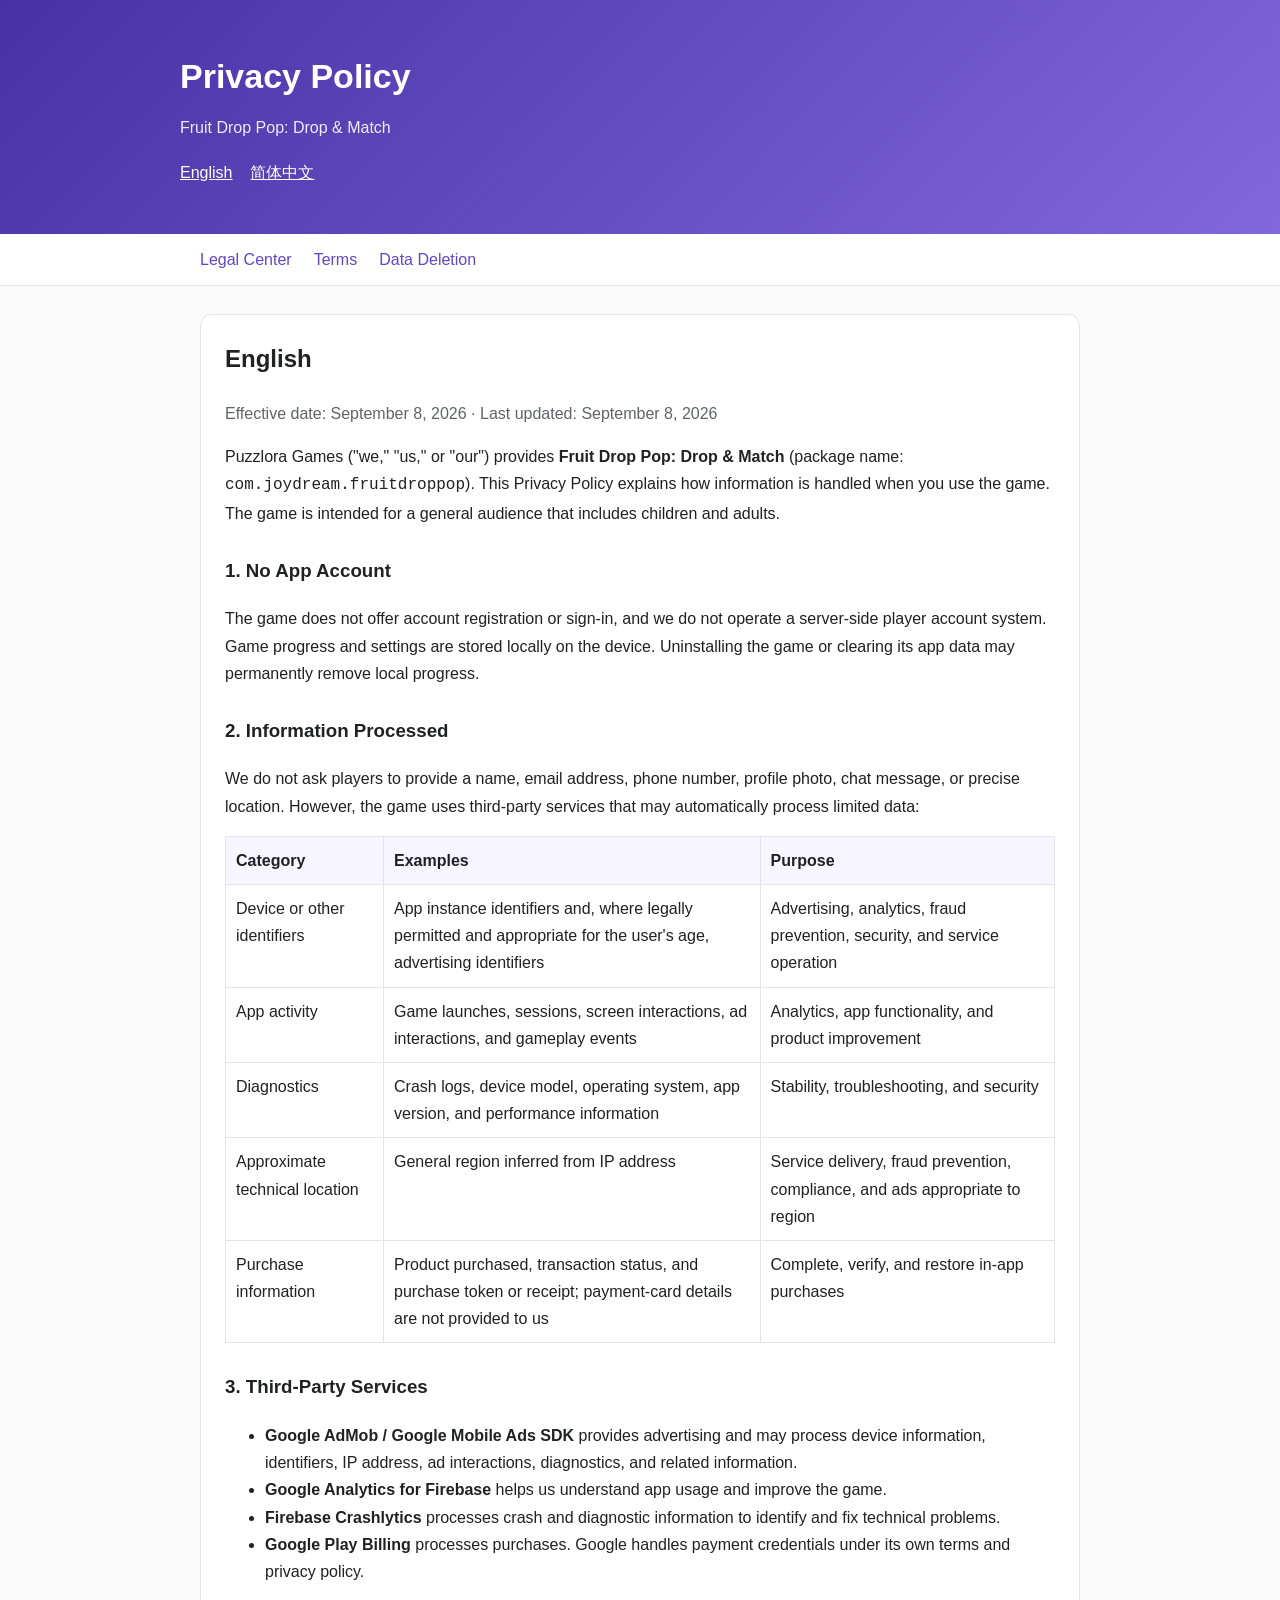
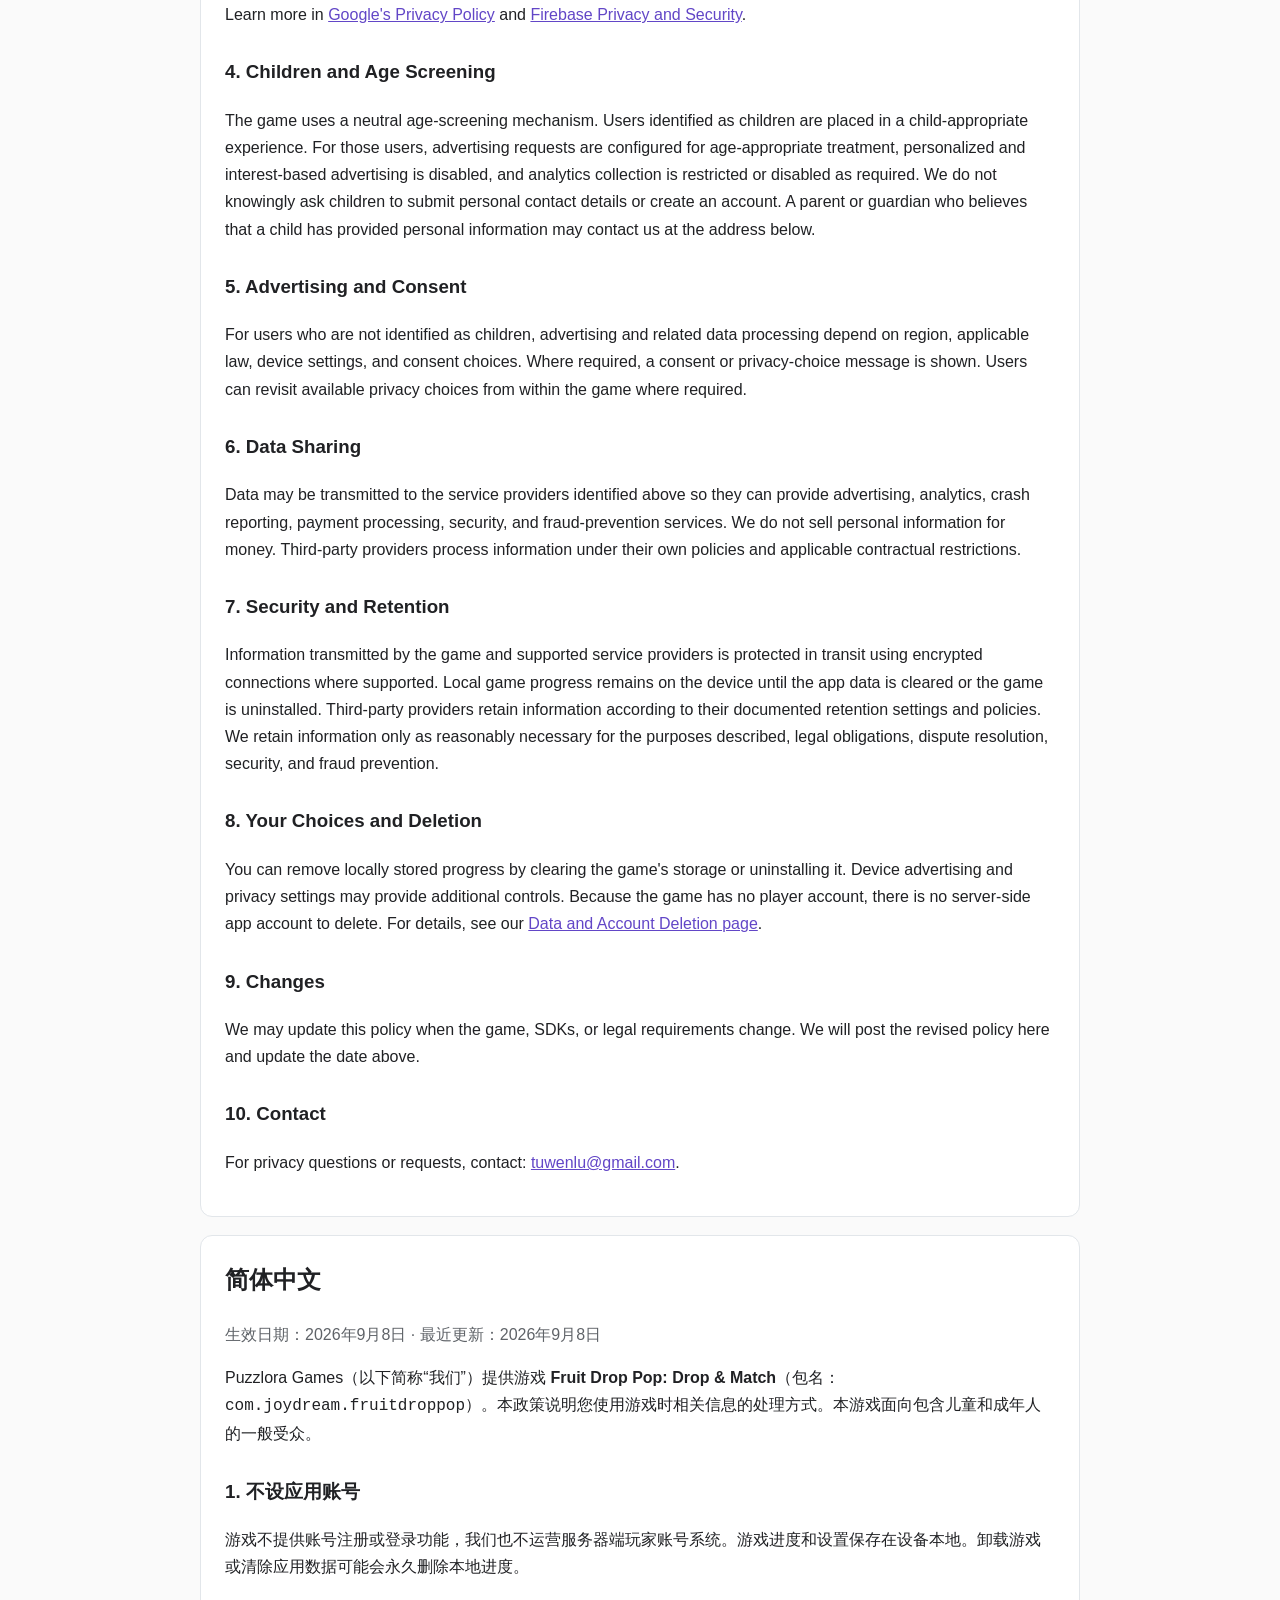
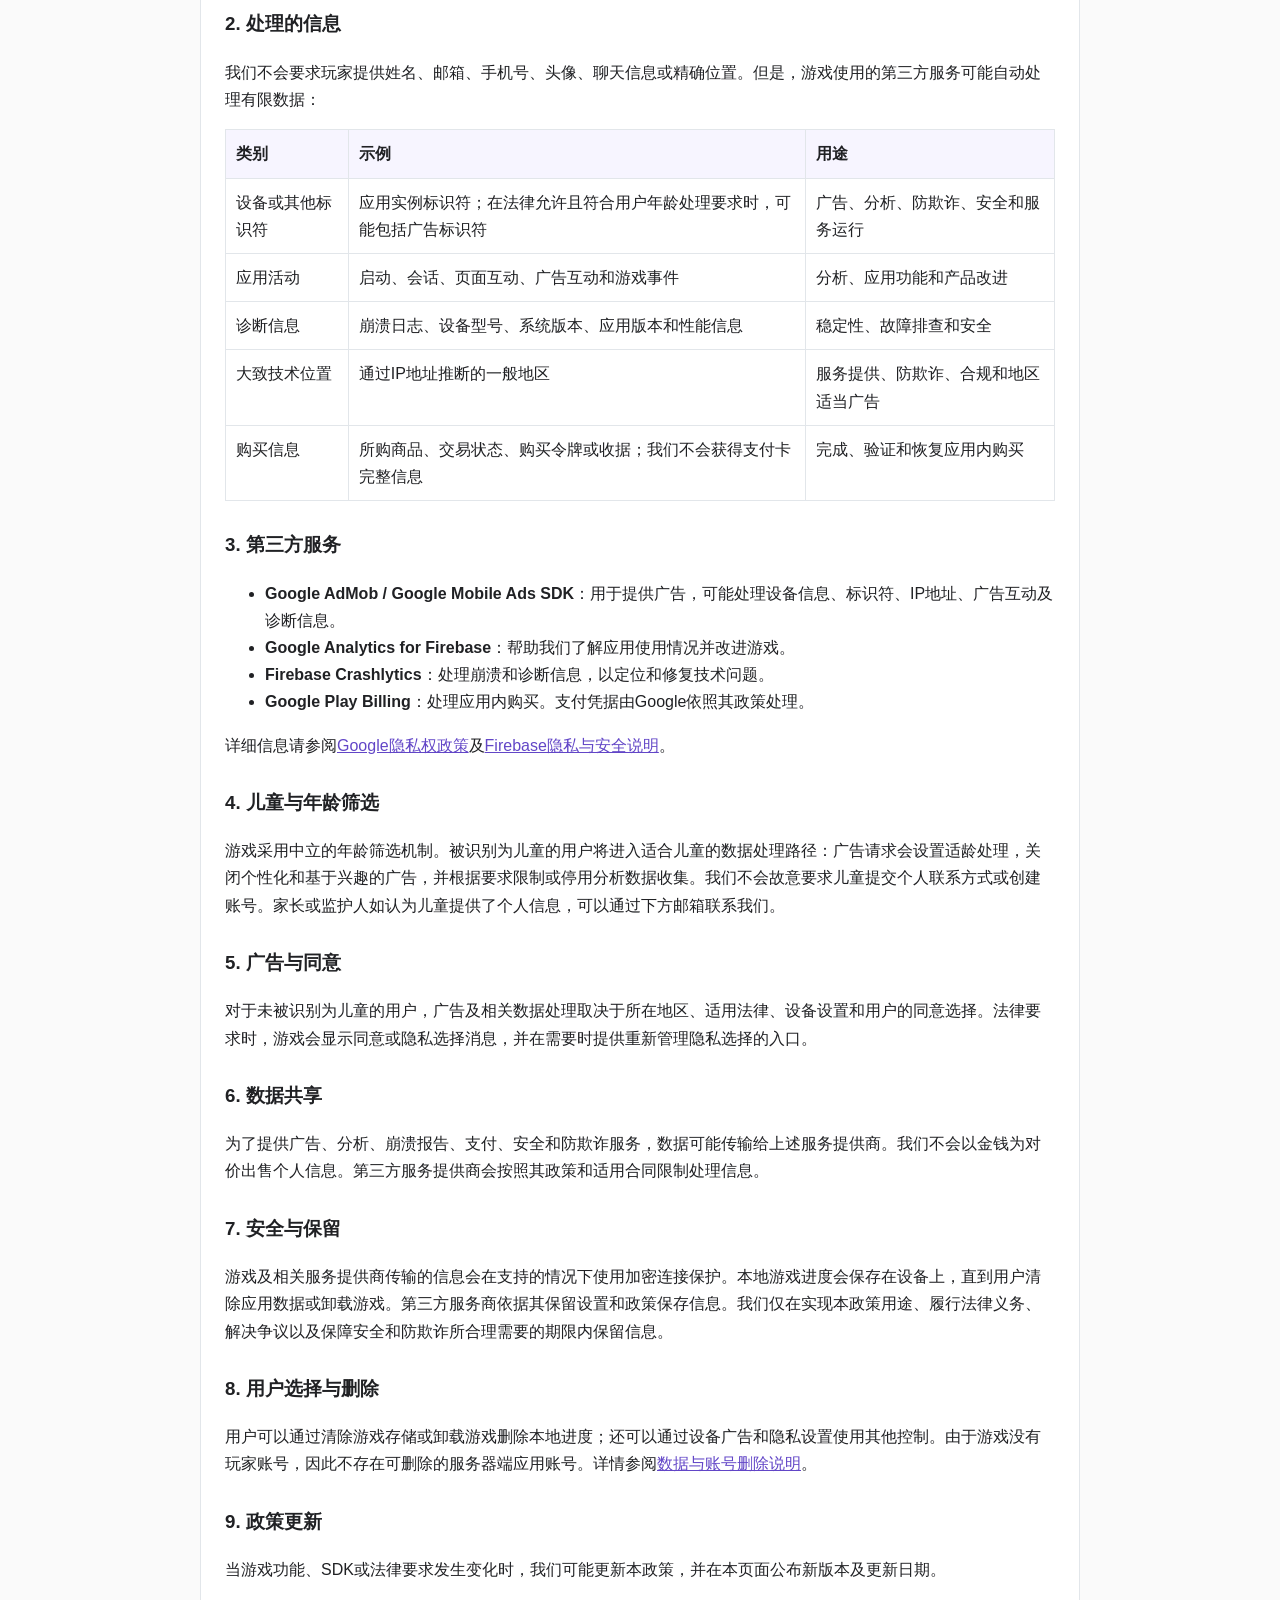
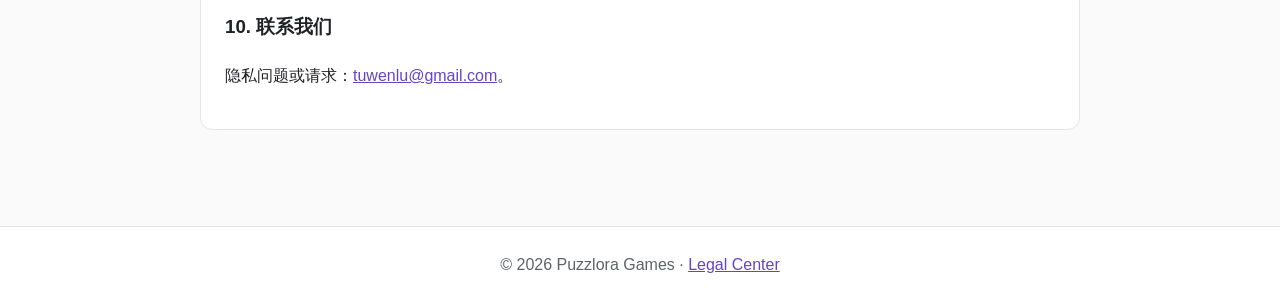
==== privacy-policy.html @ ba14608e "Add files via upload" ====
<!doctype html><html lang="en"><head><meta charset="utf-8"><meta name="viewport" content="width=device-width,initial-scale=1"><title>Privacy Policy | Puzzlora Games</title><link rel="stylesheet" href="styles.css"></head><body><header><div class="wrap"><h1>Privacy Policy</h1><p>Fruit Drop Pop: Drop &amp; Match</p><div class="lang"><a href="#english">English</a><a href="#chinese">简体中文</a></div></div></header><nav class="nav"><div class="wrap"><a href="index.html">Legal Center</a><a href="terms-of-service.html">Terms</a><a href="account-deletion.html">Data Deletion</a></div></nav><main>
<section id="english"><h2>English</h2><p class="meta">Effective date: September 8, 2026 · Last updated: September 8, 2026</p><p>Puzzlora Games ("we," "us," or "our") provides <strong>Fruit Drop Pop: Drop &amp; Match</strong> (package name: <code>com.joydream.fruitdroppop</code>). This Privacy Policy explains how information is handled when you use the game. The game is intended for a general audience that includes children and adults.</p>
<h3>1. No App Account</h3><p>The game does not offer account registration or sign-in, and we do not operate a server-side player account system. Game progress and settings are stored locally on the device. Uninstalling the game or clearing its app data may permanently remove local progress.</p>
<h3>2. Information Processed</h3><p>We do not ask players to provide a name, email address, phone number, profile photo, chat message, or precise location. However, the game uses third-party services that may automatically process limited data:</p><table><thead><tr><th>Category</th><th>Examples</th><th>Purpose</th></tr></thead><tbody><tr><td>Device or other identifiers</td><td>App instance identifiers and, where legally permitted and appropriate for the user's age, advertising identifiers</td><td>Advertising, analytics, fraud prevention, security, and service operation</td></tr><tr><td>App activity</td><td>Game launches, sessions, screen interactions, ad interactions, and gameplay events</td><td>Analytics, app functionality, and product improvement</td></tr><tr><td>Diagnostics</td><td>Crash logs, device model, operating system, app version, and performance information</td><td>Stability, troubleshooting, and security</td></tr><tr><td>Approximate technical location</td><td>General region inferred from IP address</td><td>Service delivery, fraud prevention, compliance, and ads appropriate to region</td></tr><tr><td>Purchase information</td><td>Product purchased, transaction status, and purchase token or receipt; payment-card details are not provided to us</td><td>Complete, verify, and restore in-app purchases</td></tr></tbody></table>
<h3>3. Third-Party Services</h3><ul><li><strong>Google AdMob / Google Mobile Ads SDK</strong> provides advertising and may process device information, identifiers, IP address, ad interactions, diagnostics, and related information.</li><li><strong>Google Analytics for Firebase</strong> helps us understand app usage and improve the game.</li><li><strong>Firebase Crashlytics</strong> processes crash and diagnostic information to identify and fix technical problems.</li><li><strong>Google Play Billing</strong> processes purchases. Google handles payment credentials under its own terms and privacy policy.</li></ul><p>Learn more in <a href="https://policies.google.com/privacy" rel="noopener">Google's Privacy Policy</a> and <a href="https://firebase.google.com/support/privacy" rel="noopener">Firebase Privacy and Security</a>.</p>
<h3>4. Children and Age Screening</h3><p>The game uses a neutral age-screening mechanism. Users identified as children are placed in a child-appropriate experience. For those users, advertising requests are configured for age-appropriate treatment, personalized and interest-based advertising is disabled, and analytics collection is restricted or disabled as required. We do not knowingly ask children to submit personal contact details or create an account. A parent or guardian who believes that a child has provided personal information may contact us at the address below.</p>
<h3>5. Advertising and Consent</h3><p>For users who are not identified as children, advertising and related data processing depend on region, applicable law, device settings, and consent choices. Where required, a consent or privacy-choice message is shown. Users can revisit available privacy choices from within the game where required.</p>
<h3>6. Data Sharing</h3><p>Data may be transmitted to the service providers identified above so they can provide advertising, analytics, crash reporting, payment processing, security, and fraud-prevention services. We do not sell personal information for money. Third-party providers process information under their own policies and applicable contractual restrictions.</p>
<h3>7. Security and Retention</h3><p>Information transmitted by the game and supported service providers is protected in transit using encrypted connections where supported. Local game progress remains on the device until the app data is cleared or the game is uninstalled. Third-party providers retain information according to their documented retention settings and policies. We retain information only as reasonably necessary for the purposes described, legal obligations, dispute resolution, security, and fraud prevention.</p>
<h3>8. Your Choices and Deletion</h3><p>You can remove locally stored progress by clearing the game's storage or uninstalling it. Device advertising and privacy settings may provide additional controls. Because the game has no player account, there is no server-side app account to delete. For details, see our <a href="account-deletion.html">Data and Account Deletion page</a>.</p>
<h3>9. Changes</h3><p>We may update this policy when the game, SDKs, or legal requirements change. We will post the revised policy here and update the date above.</p>
<h3>10. Contact</h3><p>For privacy questions or requests, contact: <a href="mailto:tuwenlu@gmail.com">tuwenlu@gmail.com</a>.</p></section>
<section id="chinese" lang="zh-CN"><h2>简体中文</h2><p class="meta">生效日期：2026年9月8日 · 最近更新：2026年9月8日</p><p>Puzzlora Games（以下简称“我们”）提供游戏 <strong>Fruit Drop Pop: Drop &amp; Match</strong>（包名：<code>com.joydream.fruitdroppop</code>）。本政策说明您使用游戏时相关信息的处理方式。本游戏面向包含儿童和成年人的一般受众。</p>
<h3>1. 不设应用账号</h3><p>游戏不提供账号注册或登录功能，我们也不运营服务器端玩家账号系统。游戏进度和设置保存在设备本地。卸载游戏或清除应用数据可能会永久删除本地进度。</p>
<h3>2. 处理的信息</h3><p>我们不会要求玩家提供姓名、邮箱、手机号、头像、聊天信息或精确位置。但是，游戏使用的第三方服务可能自动处理有限数据：</p><table><thead><tr><th>类别</th><th>示例</th><th>用途</th></tr></thead><tbody><tr><td>设备或其他标识符</td><td>应用实例标识符；在法律允许且符合用户年龄处理要求时，可能包括广告标识符</td><td>广告、分析、防欺诈、安全和服务运行</td></tr><tr><td>应用活动</td><td>启动、会话、页面互动、广告互动和游戏事件</td><td>分析、应用功能和产品改进</td></tr><tr><td>诊断信息</td><td>崩溃日志、设备型号、系统版本、应用版本和性能信息</td><td>稳定性、故障排查和安全</td></tr><tr><td>大致技术位置</td><td>通过IP地址推断的一般地区</td><td>服务提供、防欺诈、合规和地区适当广告</td></tr><tr><td>购买信息</td><td>所购商品、交易状态、购买令牌或收据；我们不会获得支付卡完整信息</td><td>完成、验证和恢复应用内购买</td></tr></tbody></table>
<h3>3. 第三方服务</h3><ul><li><strong>Google AdMob / Google Mobile Ads SDK</strong>：用于提供广告，可能处理设备信息、标识符、IP地址、广告互动及诊断信息。</li><li><strong>Google Analytics for Firebase</strong>：帮助我们了解应用使用情况并改进游戏。</li><li><strong>Firebase Crashlytics</strong>：处理崩溃和诊断信息，以定位和修复技术问题。</li><li><strong>Google Play Billing</strong>：处理应用内购买。支付凭据由Google依照其政策处理。</li></ul><p>详细信息请参阅<a href="https://policies.google.com/privacy" rel="noopener">Google隐私权政策</a>及<a href="https://firebase.google.com/support/privacy" rel="noopener">Firebase隐私与安全说明</a>。</p>
<h3>4. 儿童与年龄筛选</h3><p>游戏采用中立的年龄筛选机制。被识别为儿童的用户将进入适合儿童的数据处理路径：广告请求会设置适龄处理，关闭个性化和基于兴趣的广告，并根据要求限制或停用分析数据收集。我们不会故意要求儿童提交个人联系方式或创建账号。家长或监护人如认为儿童提供了个人信息，可以通过下方邮箱联系我们。</p>
<h3>5. 广告与同意</h3><p>对于未被识别为儿童的用户，广告及相关数据处理取决于所在地区、适用法律、设备设置和用户的同意选择。法律要求时，游戏会显示同意或隐私选择消息，并在需要时提供重新管理隐私选择的入口。</p>
<h3>6. 数据共享</h3><p>为了提供广告、分析、崩溃报告、支付、安全和防欺诈服务，数据可能传输给上述服务提供商。我们不会以金钱为对价出售个人信息。第三方服务提供商会按照其政策和适用合同限制处理信息。</p>
<h3>7. 安全与保留</h3><p>游戏及相关服务提供商传输的信息会在支持的情况下使用加密连接保护。本地游戏进度会保存在设备上，直到用户清除应用数据或卸载游戏。第三方服务商依据其保留设置和政策保存信息。我们仅在实现本政策用途、履行法律义务、解决争议以及保障安全和防欺诈所合理需要的期限内保留信息。</p>
<h3>8. 用户选择与删除</h3><p>用户可以通过清除游戏存储或卸载游戏删除本地进度；还可以通过设备广告和隐私设置使用其他控制。由于游戏没有玩家账号，因此不存在可删除的服务器端应用账号。详情参阅<a href="account-deletion.html">数据与账号删除说明</a>。</p>
<h3>9. 政策更新</h3><p>当游戏功能、SDK或法律要求发生变化时，我们可能更新本政策，并在本页面公布新版本及更新日期。</p>
<h3>10. 联系我们</h3><p>隐私问题或请求：<a href="mailto:tuwenlu@gmail.com">tuwenlu@gmail.com</a>。</p></section></main><footer>© 2026 Puzzlora Games · <a href="index.html">Legal Center</a></footer></body></html>
---- styles.css ----
:root{--ink:#202124;--muted:#5f6368;--line:#e2e6ea;--brand:#6246c7;--soft:#f7f5ff;--white:#fff;--warn:#fff8e1}*{box-sizing:border-box}body{margin:0;color:var(--ink);background:#fafafa;font:16px/1.7 -apple-system,BlinkMacSystemFont,"Segoe UI",Roboto,"Noto Sans SC",Arial,sans-serif}header{background:linear-gradient(135deg,#4731a5,#8068dc);color:#fff;padding:48px 20px}header .wrap{max-width:920px;margin:auto}header h1{margin:0 0 8px;font-size:34px}header p{margin:0;opacity:.9}.lang{margin-top:18px}.lang a{color:#fff;margin-right:18px}.wrap{max-width:920px;margin:auto}.nav{background:#fff;border-bottom:1px solid var(--line);position:sticky;top:0;z-index:2}.nav .wrap{display:flex;gap:22px;overflow:auto;padding:12px 20px}.nav a{white-space:nowrap;color:var(--brand);text-decoration:none}main{max-width:920px;margin:28px auto;padding:0 20px 50px}.card,section{background:#fff;border:1px solid var(--line);border-radius:12px;padding:24px;margin:0 0 18px}h2{margin-top:0;font-size:24px}h3{margin-top:28px}a{color:var(--brand)}table{border-collapse:collapse;width:100%;display:block;overflow:auto}th,td{border:1px solid var(--line);padding:10px;text-align:left;vertical-align:top}th{background:var(--soft)}.meta{color:var(--muted)}.notice{background:var(--warn);border-left:4px solid #f9ab00;padding:14px 16px}.button{display:inline-block;padding:10px 16px;background:var(--brand);color:#fff;text-decoration:none;border-radius:8px;margin:4px 8px 4px 0}footer{border-top:1px solid var(--line);padding:24px 20px;text-align:center;color:var(--muted);background:#fff}@media(max-width:600px){header{padding:34px 18px}header h1{font-size:28px}.card,section{padding:18px}}
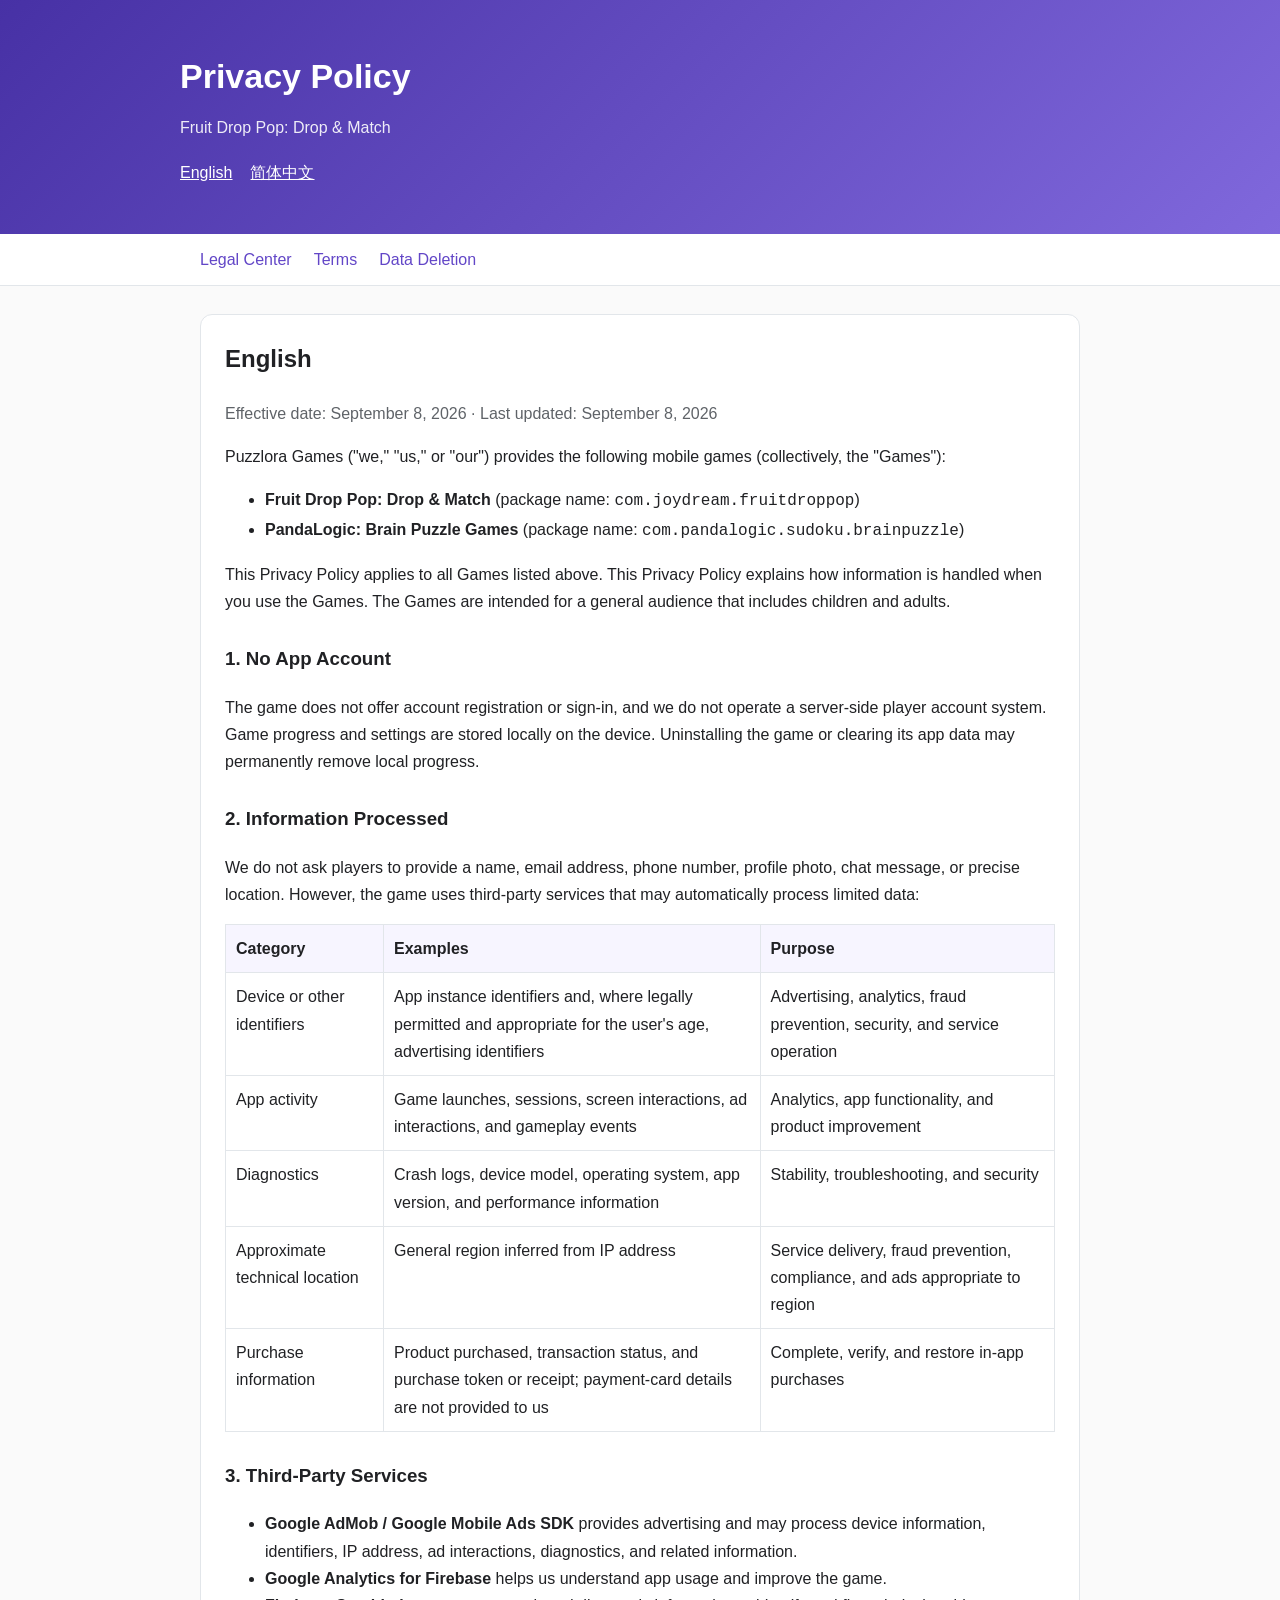
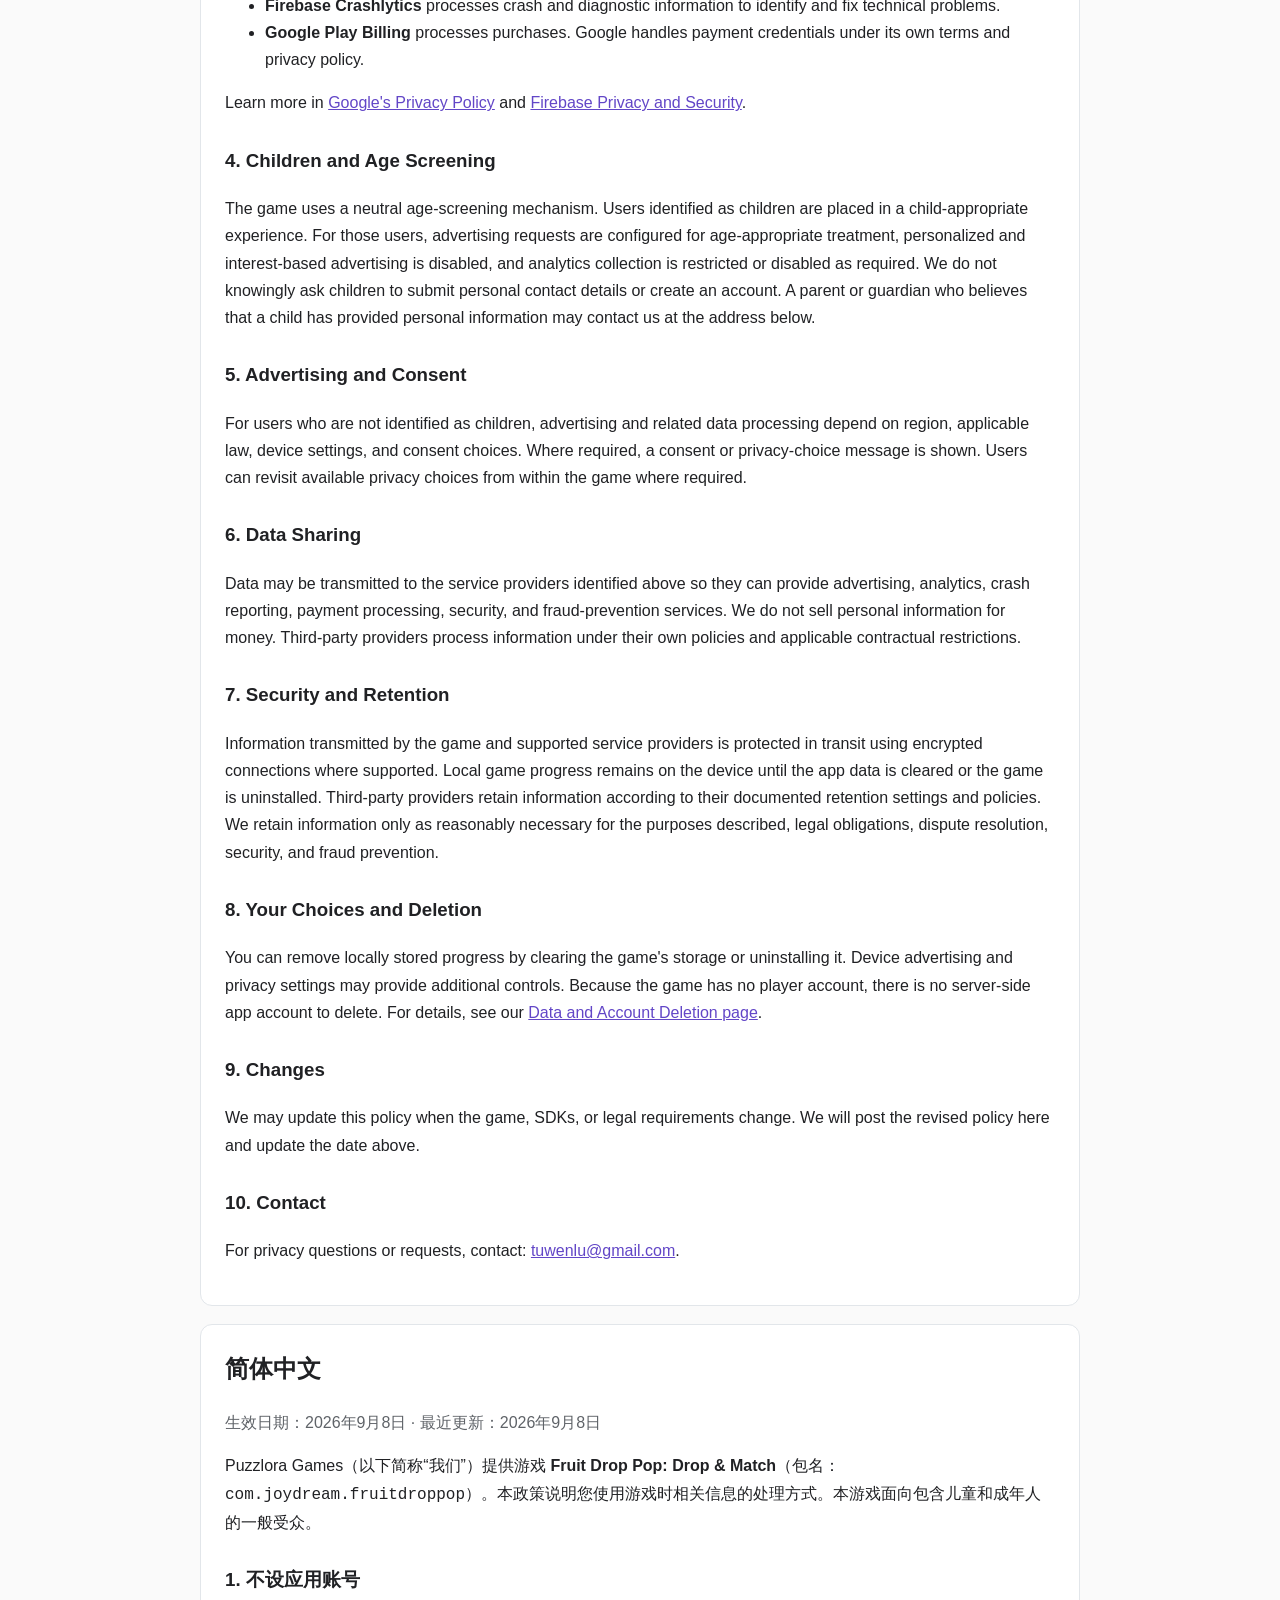
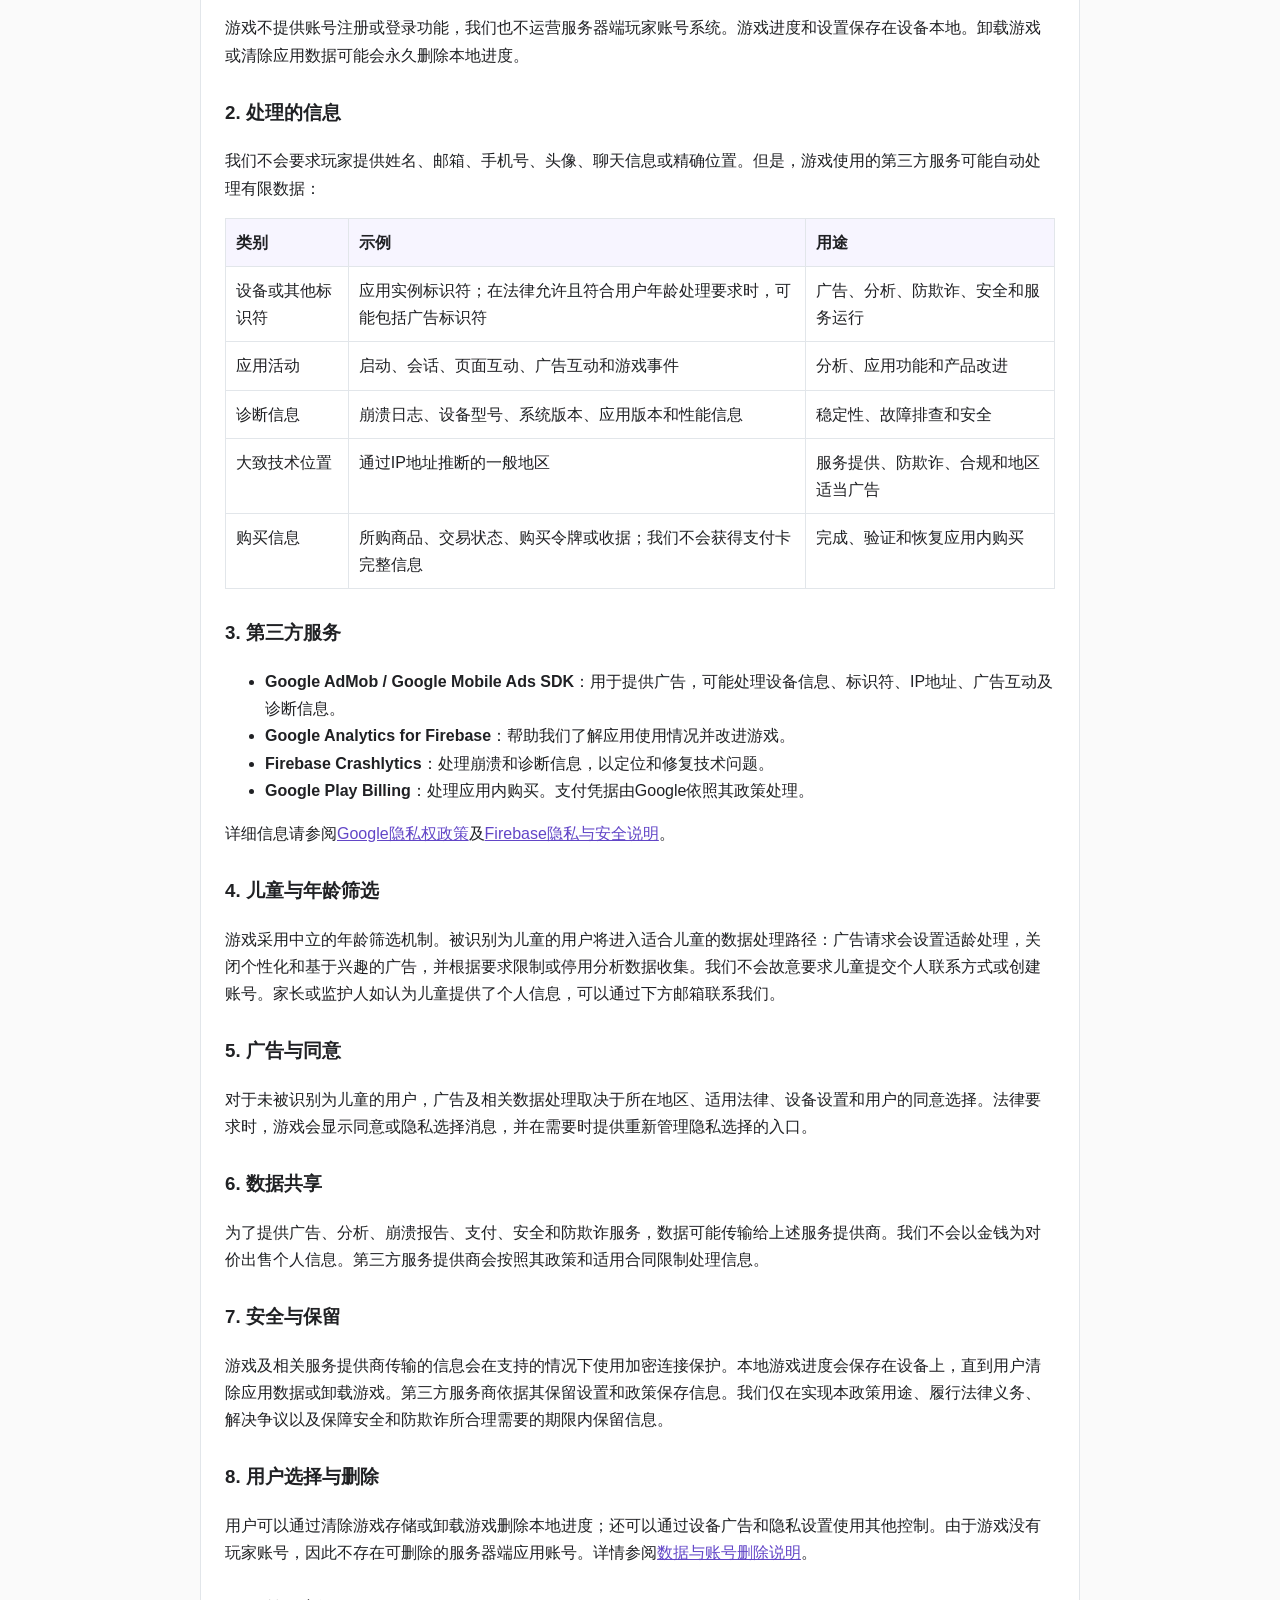
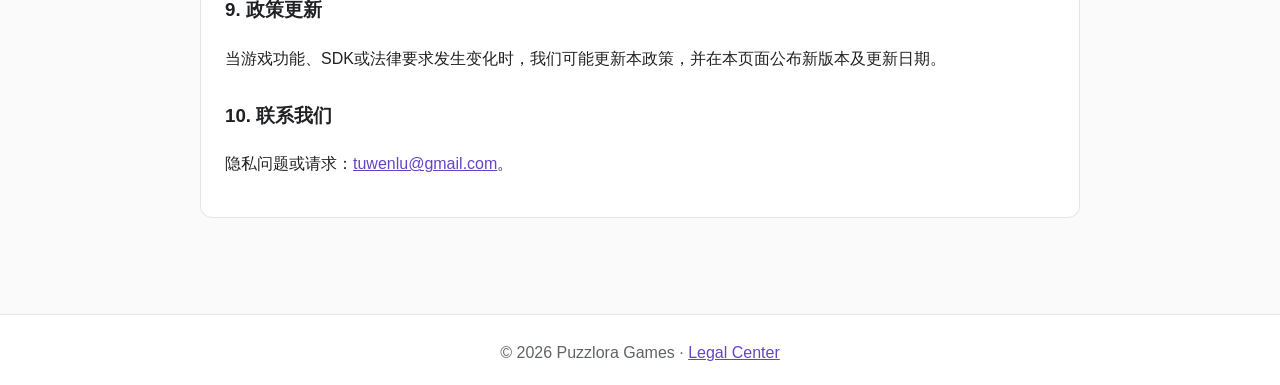
==== commit 41b62184: "Update privacy-policy.html Update privacy policy to include PandaLogic" ====
--- a/privacy-policy.html
+++ b/privacy-policy.html
@@ -1,5 +1,10 @@
 <!doctype html><html lang="en"><head><meta charset="utf-8"><meta name="viewport" content="width=device-width,initial-scale=1"><title>Privacy Policy | Puzzlora Games</title><link rel="stylesheet" href="styles.css"></head><body><header><div class="wrap"><h1>Privacy Policy</h1><p>Fruit Drop Pop: Drop &amp; Match</p><div class="lang"><a href="#english">English</a><a href="#chinese">简体中文</a></div></div></header><nav class="nav"><div class="wrap"><a href="index.html">Legal Center</a><a href="terms-of-service.html">Terms</a><a href="account-deletion.html">Data Deletion</a></div></nav><main>
-<section id="english"><h2>English</h2><p class="meta">Effective date: September 8, 2026 · Last updated: September 8, 2026</p><p>Puzzlora Games ("we," "us," or "our") provides <strong>Fruit Drop Pop: Drop &amp; Match</strong> (package name: <code>com.joydream.fruitdroppop</code>). This Privacy Policy explains how information is handled when you use the game. The game is intended for a general audience that includes children and adults.</p>
+<section id="english"><h2>English</h2><p class="meta">Effective date: September 8, 2026 · Last updated: September 8, 2026</p><p>Puzzlora Games ("we," "us," or "our") provides the following mobile games (collectively, the "Games"):</p>
+<ul>
+  <li><strong>Fruit Drop Pop: Drop &amp; Match</strong> (package name: <code>com.joydream.fruitdroppop</code>)</li>
+  <li><strong>PandaLogic: Brain Puzzle Games</strong> (package name: <code>com.pandalogic.sudoku.brainpuzzle</code>)</li>
+</ul>
+<p>This Privacy Policy applies to all Games listed above. This Privacy Policy explains how information is handled when you use the Games. The Games are intended for a general audience that includes children and adults.</p>
 <h3>1. No App Account</h3><p>The game does not offer account registration or sign-in, and we do not operate a server-side player account system. Game progress and settings are stored locally on the device. Uninstalling the game or clearing its app data may permanently remove local progress.</p>
 <h3>2. Information Processed</h3><p>We do not ask players to provide a name, email address, phone number, profile photo, chat message, or precise location. However, the game uses third-party services that may automatically process limited data:</p><table><thead><tr><th>Category</th><th>Examples</th><th>Purpose</th></tr></thead><tbody><tr><td>Device or other identifiers</td><td>App instance identifiers and, where legally permitted and appropriate for the user's age, advertising identifiers</td><td>Advertising, analytics, fraud prevention, security, and service operation</td></tr><tr><td>App activity</td><td>Game launches, sessions, screen interactions, ad interactions, and gameplay events</td><td>Analytics, app functionality, and product improvement</td></tr><tr><td>Diagnostics</td><td>Crash logs, device model, operating system, app version, and performance information</td><td>Stability, troubleshooting, and security</td></tr><tr><td>Approximate technical location</td><td>General region inferred from IP address</td><td>Service delivery, fraud prevention, compliance, and ads appropriate to region</td></tr><tr><td>Purchase information</td><td>Product purchased, transaction status, and purchase token or receipt; payment-card details are not provided to us</td><td>Complete, verify, and restore in-app purchases</td></tr></tbody></table>
 <h3>3. Third-Party Services</h3><ul><li><strong>Google AdMob / Google Mobile Ads SDK</strong> provides advertising and may process device information, identifiers, IP address, ad interactions, diagnostics, and related information.</li><li><strong>Google Analytics for Firebase</strong> helps us understand app usage and improve the game.</li><li><strong>Firebase Crashlytics</strong> processes crash and diagnostic information to identify and fix technical problems.</li><li><strong>Google Play Billing</strong> processes purchases. Google handles payment credentials under its own terms and privacy policy.</li></ul><p>Learn more in <a href="https://policies.google.com/privacy" rel="noopener">Google's Privacy Policy</a> and <a href="https://firebase.google.com/support/privacy" rel="noopener">Firebase Privacy and Security</a>.</p>
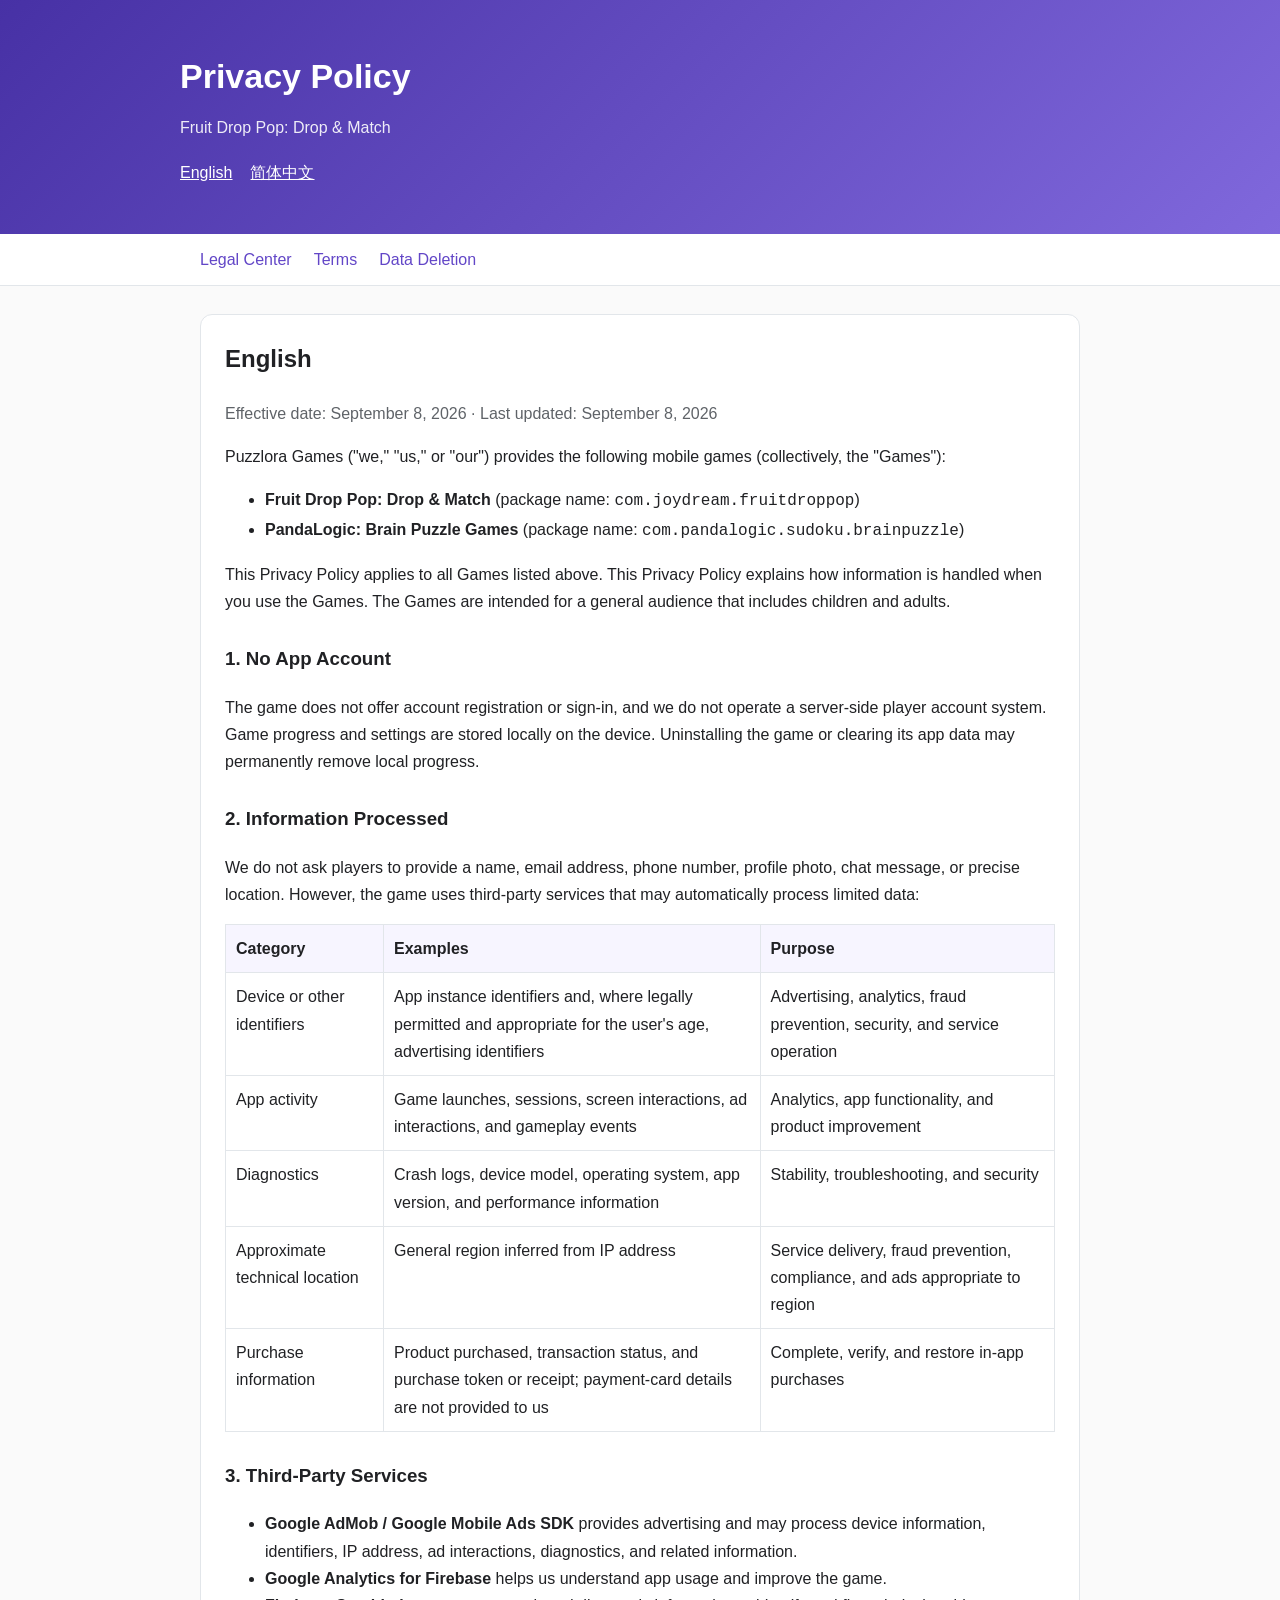
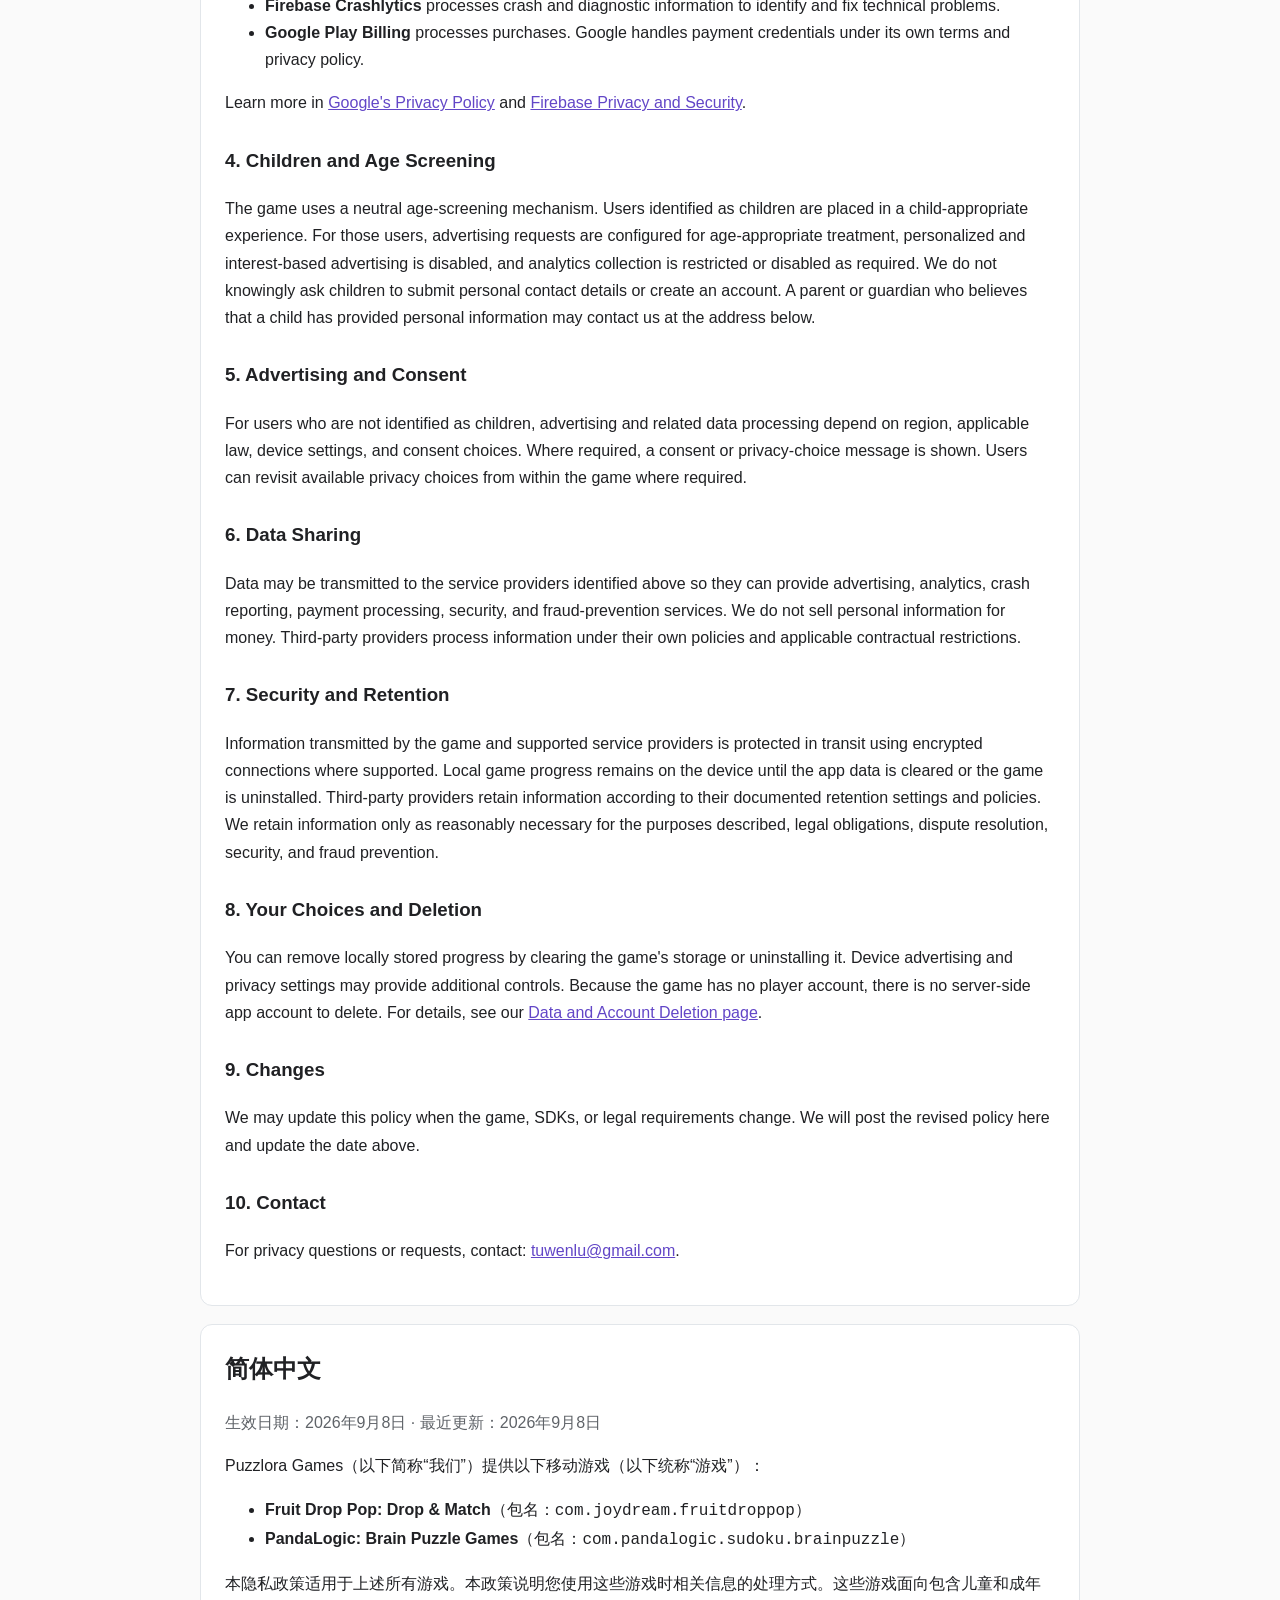
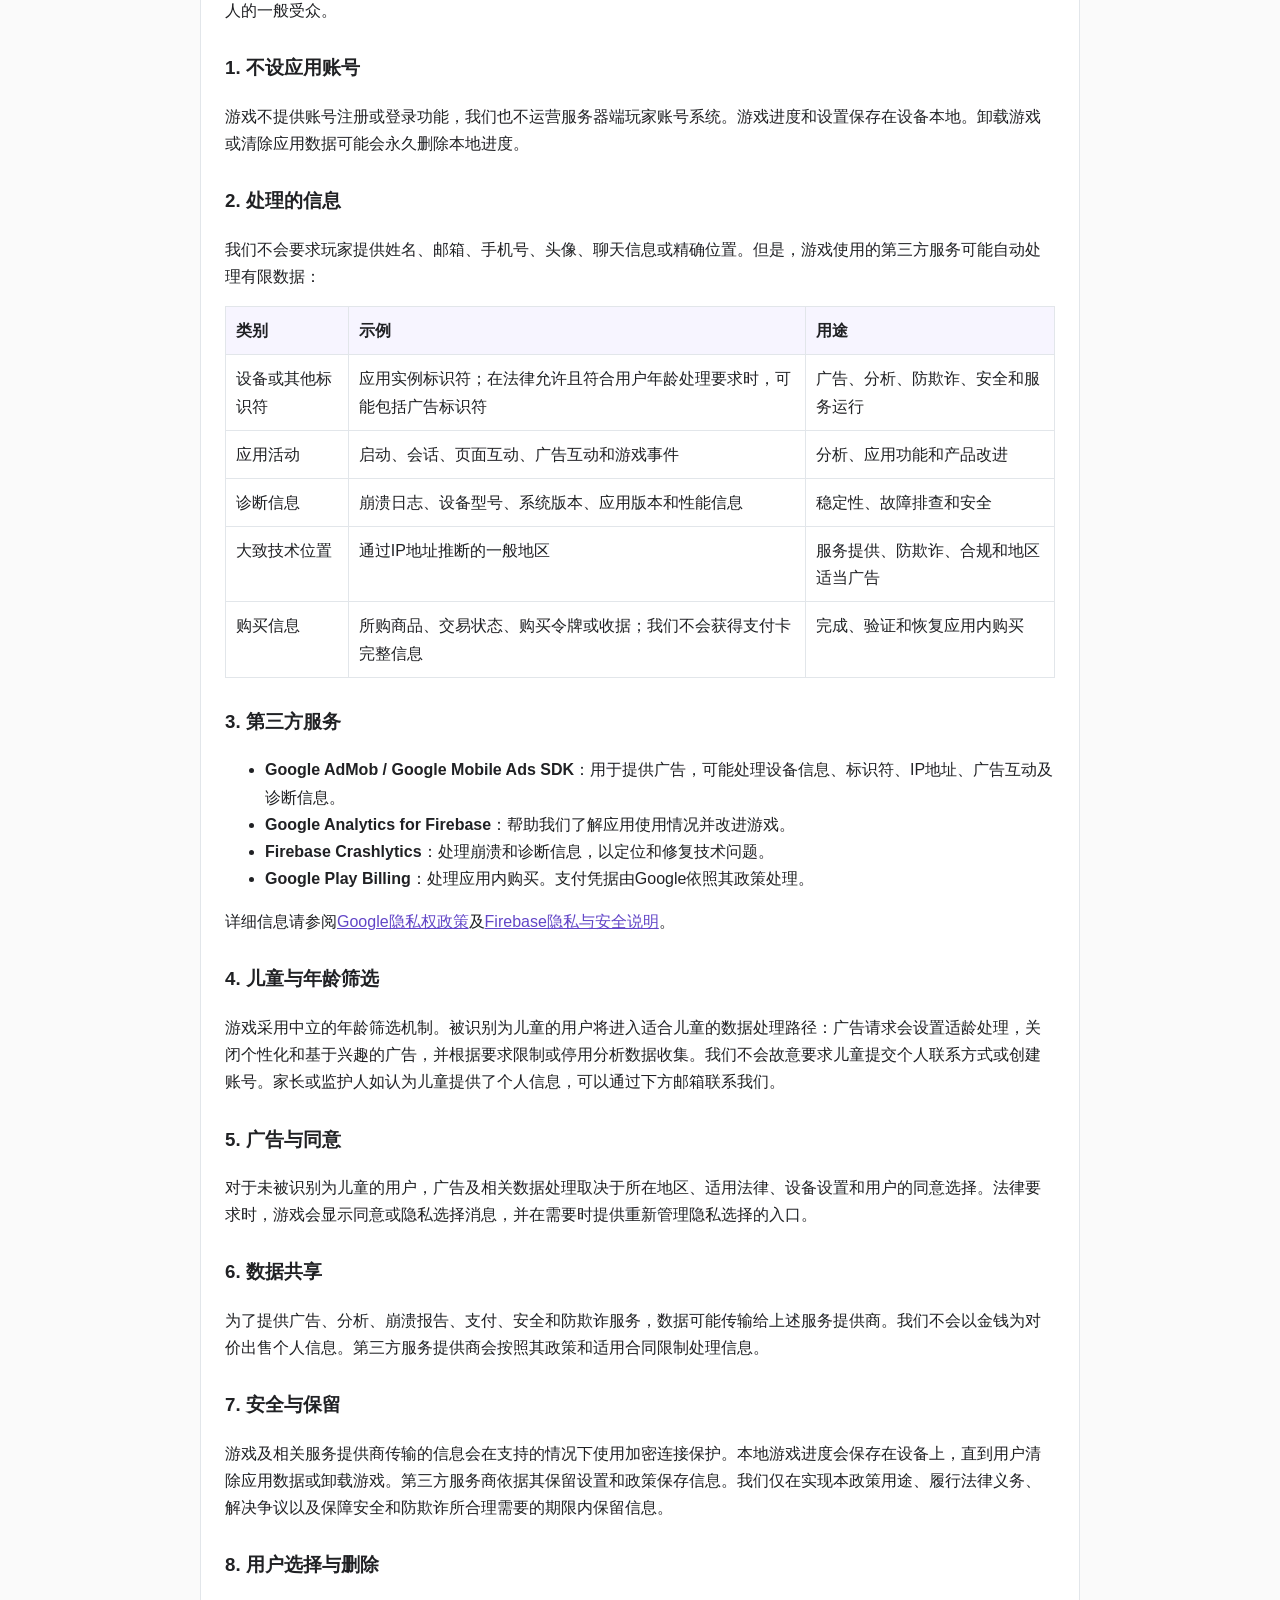
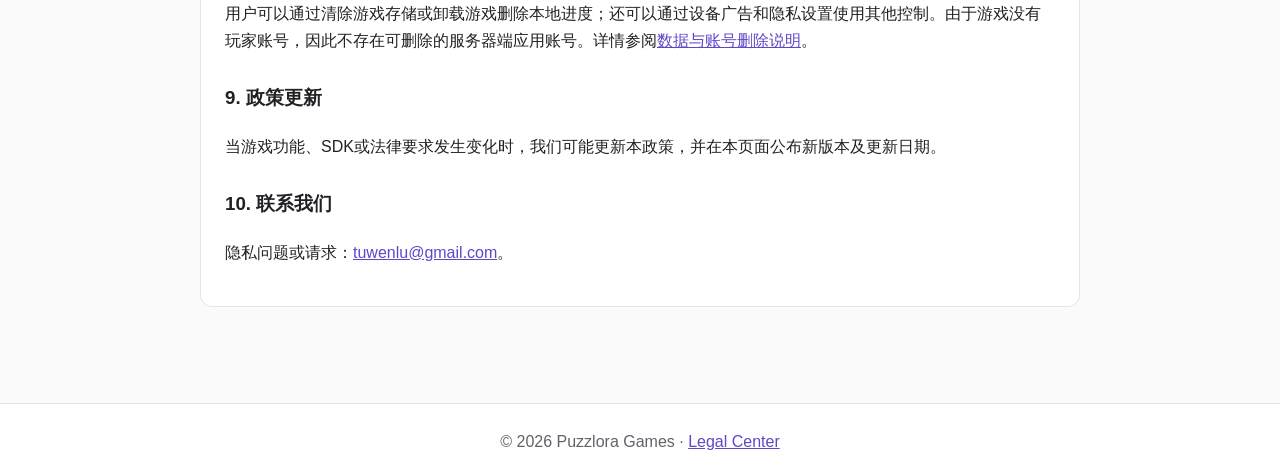
==== commit 85fe3e2d: "Update privacy-policy.html" ====
--- a/privacy-policy.html
+++ b/privacy-policy.html
@@ -15,7 +15,12 @@
 <h3>8. Your Choices and Deletion</h3><p>You can remove locally stored progress by clearing the game's storage or uninstalling it. Device advertising and privacy settings may provide additional controls. Because the game has no player account, there is no server-side app account to delete. For details, see our <a href="account-deletion.html">Data and Account Deletion page</a>.</p>
 <h3>9. Changes</h3><p>We may update this policy when the game, SDKs, or legal requirements change. We will post the revised policy here and update the date above.</p>
 <h3>10. Contact</h3><p>For privacy questions or requests, contact: <a href="mailto:tuwenlu@gmail.com">tuwenlu@gmail.com</a>.</p></section>
-<section id="chinese" lang="zh-CN"><h2>简体中文</h2><p class="meta">生效日期：2026年9月8日 · 最近更新：2026年9月8日</p><p>Puzzlora Games（以下简称“我们”）提供游戏 <strong>Fruit Drop Pop: Drop &amp; Match</strong>（包名：<code>com.joydream.fruitdroppop</code>）。本政策说明您使用游戏时相关信息的处理方式。本游戏面向包含儿童和成年人的一般受众。</p>
+<section id="chinese" lang="zh-CN"><h2>简体中文</h2><p class="meta">生效日期：2026年9月8日 · 最近更新：2026年9月8日</p><p>Puzzlora Games（以下简称“我们”）提供以下移动游戏（以下统称“游戏”）：</p>
+<ul>
+  <li><strong>Fruit Drop Pop: Drop &amp; Match</strong>（包名：<code>com.joydream.fruitdroppop</code>）</li>
+  <li><strong>PandaLogic: Brain Puzzle Games</strong>（包名：<code>com.pandalogic.sudoku.brainpuzzle</code>）</li>
+</ul>
+<p>本隐私政策适用于上述所有游戏。本政策说明您使用这些游戏时相关信息的处理方式。这些游戏面向包含儿童和成年人的一般受众。</p>
 <h3>1. 不设应用账号</h3><p>游戏不提供账号注册或登录功能，我们也不运营服务器端玩家账号系统。游戏进度和设置保存在设备本地。卸载游戏或清除应用数据可能会永久删除本地进度。</p>
 <h3>2. 处理的信息</h3><p>我们不会要求玩家提供姓名、邮箱、手机号、头像、聊天信息或精确位置。但是，游戏使用的第三方服务可能自动处理有限数据：</p><table><thead><tr><th>类别</th><th>示例</th><th>用途</th></tr></thead><tbody><tr><td>设备或其他标识符</td><td>应用实例标识符；在法律允许且符合用户年龄处理要求时，可能包括广告标识符</td><td>广告、分析、防欺诈、安全和服务运行</td></tr><tr><td>应用活动</td><td>启动、会话、页面互动、广告互动和游戏事件</td><td>分析、应用功能和产品改进</td></tr><tr><td>诊断信息</td><td>崩溃日志、设备型号、系统版本、应用版本和性能信息</td><td>稳定性、故障排查和安全</td></tr><tr><td>大致技术位置</td><td>通过IP地址推断的一般地区</td><td>服务提供、防欺诈、合规和地区适当广告</td></tr><tr><td>购买信息</td><td>所购商品、交易状态、购买令牌或收据；我们不会获得支付卡完整信息</td><td>完成、验证和恢复应用内购买</td></tr></tbody></table>
 <h3>3. 第三方服务</h3><ul><li><strong>Google AdMob / Google Mobile Ads SDK</strong>：用于提供广告，可能处理设备信息、标识符、IP地址、广告互动及诊断信息。</li><li><strong>Google Analytics for Firebase</strong>：帮助我们了解应用使用情况并改进游戏。</li><li><strong>Firebase Crashlytics</strong>：处理崩溃和诊断信息，以定位和修复技术问题。</li><li><strong>Google Play Billing</strong>：处理应用内购买。支付凭据由Google依照其政策处理。</li></ul><p>详细信息请参阅<a href="https://policies.google.com/privacy" rel="noopener">Google隐私权政策</a>及<a href="https://firebase.google.com/support/privacy" rel="noopener">Firebase隐私与安全说明</a>。</p>
